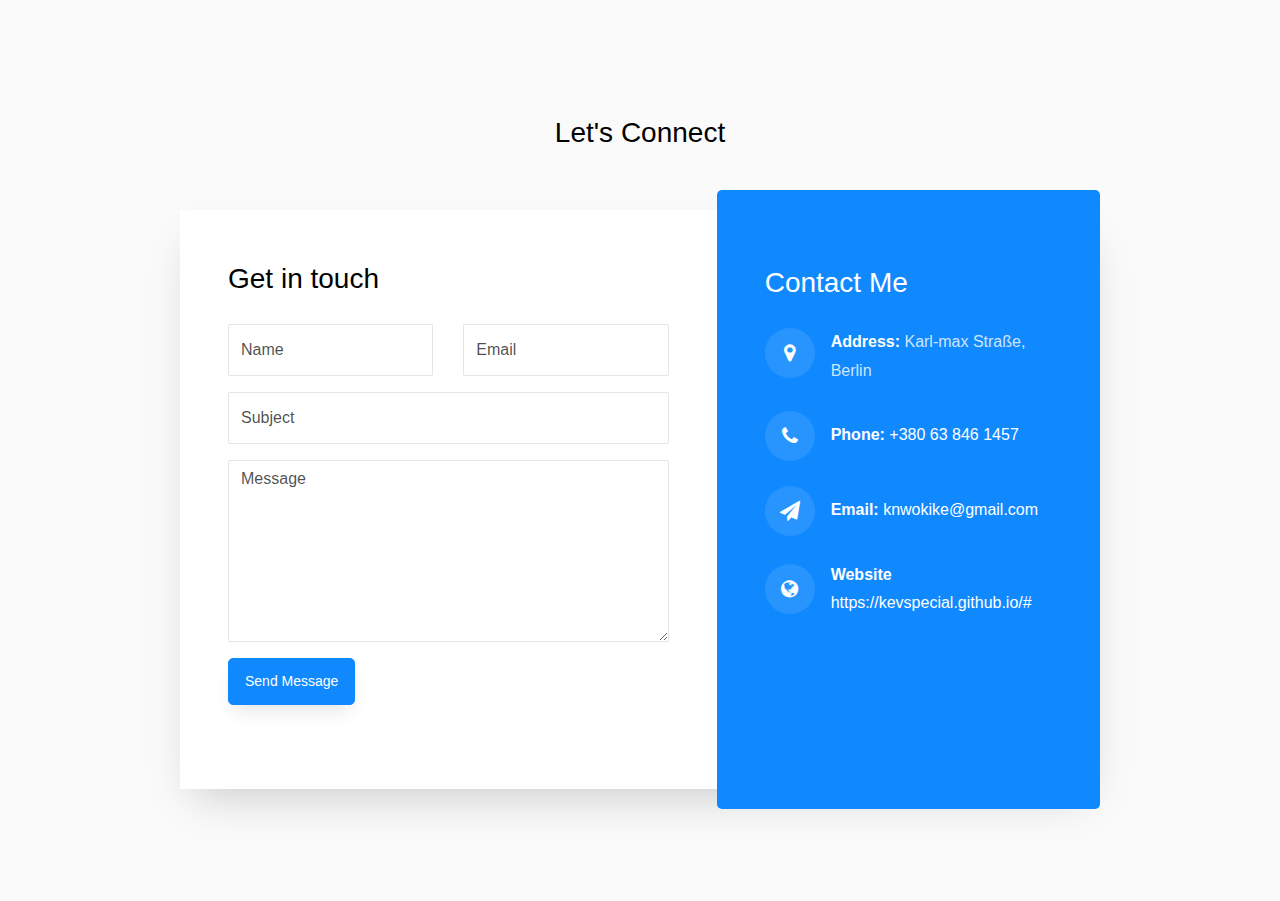
==== contactform/index.html @ c3a24472 "Contact Page" ====
<!doctype html>
<html lang="en">
  <head>
  	<title>Contact Form 01</title>
    <meta charset="utf-8">
    <meta name="viewport" content="width=device-width, initial-scale=1, shrink-to-fit=no">

	<link href='https://fonts.googleapis.com/css?family=Roboto:400,100,300,700' rel='stylesheet' type='text/css'>

	<link rel="stylesheet" href="https://stackpath.bootstrapcdn.com/font-awesome/4.7.0/css/font-awesome.min.css">
	
	<link rel="stylesheet" href="css/style.css">

	</head>
	<body>
	<section class="ftco-section">
		<div class="container">
			<div class="row justify-content-center">
				<div class="col-md-6 text-center mb-5">
					<h2 class="heading-section">Let's Connect</h2>
				</div>
			</div>
			<div class="row justify-content-center">
				<div class="col-lg-10 col-md-12">
					<div class="wrapper">
						<div class="row no-gutters">
							<div class="col-md-7 d-flex align-items-stretch">
								<div class="contact-wrap w-100 p-md-5 p-4">
									<h3 class="mb-4">Get in touch</h3>
									<div id="form-message-warning" class="mb-4"></div> 
				      		<div id="form-message-success" class="mb-4">
				            Your message was sent, thank you!
				      		</div>
									<form method="POST" id="contactForm" name="contactForm">
										<div class="row">
											<div class="col-md-6">
												<div class="form-group">
													<input type="text" class="form-control" name="name" id="name" placeholder="Name">
												</div>
											</div>
											<div class="col-md-6"> 
												<div class="form-group">
													<input type="email" class="form-control" name="email" id="email" placeholder="Email">
												</div>
											</div>
											<div class="col-md-12">
												<div class="form-group">
													<input type="text" class="form-control" name="subject" id="subject" placeholder="Subject">
												</div>
											</div>
											<div class="col-md-12">
												<div class="form-group">
													<textarea name="message" class="form-control" id="message" cols="30" rows="7" placeholder="Message"></textarea>
												</div>
											</div>
											<div class="col-md-12">
												<div class="form-group">
													<input type="submit" value="Send Message" class="btn btn-primary">
													<div class="submitting"></div>
												</div>
											</div>
										</div>
									</form>
								</div>
							</div>
							<div class="col-md-5 d-flex align-items-stretch">
								<div class="info-wrap bg-primary w-100 p-lg-5 p-4">
									<h3 class="mb-4 mt-md-4">Contact Me</h3>
				        	<div class="dbox w-100 d-flex align-items-start">
				        		<div class="icon d-flex align-items-center justify-content-center">
				        			<span class="fa fa-map-marker"></span>
				        		</div>
				        		<div class="text pl-3">
					            <p><span>Address:</span> Karl-max Straße, Berlin</p>
					          </div>
				          </div>
				        	<div class="dbox w-100 d-flex align-items-center">
				        		<div class="icon d-flex align-items-center justify-content-center">
				        			<span class="fa fa-phone"></span>
				        		</div>
				        		<div class="text pl-3">
					            <p><span>Phone:</span> <a href="tel://1234567920">+380 63 846 1457</a></p>
					          </div>
				          </div>
				        	<div class="dbox w-100 d-flex align-items-center">
				        		<div class="icon d-flex align-items-center justify-content-center">
				        			<span class="fa fa-paper-plane"></span>
				        		</div>
				        		<div class="text pl-3">
					            <p><span>Email:</span> <a href="">knwokike@gmail.com</a></p>
					          </div>
				          </div>
				        	<div class="dbox w-100 d-flex align-items-center">
				        		<div class="icon d-flex align-items-center justify-content-center">
				        			<span class="fa fa-globe"></span>
				        		</div>
				        		<div class="text pl-3">
					            <p><span>Website</span> <a href="#">https://kevspecial.github.io/#</a></p>
					          </div>
				          </div>
			          </div>
							</div>
						</div>
					</div>
				</div>
			</div>
		</div>
	</section>

	<script src="js/jquery.min.js"></script>
  <script src="js/popper.js"></script>
  <script src="js/bootstrap.min.js"></script>
  <script src="js/jquery.validate.min.js"></script>
  <script src="js/main.js"></script>

	</body>
</html>
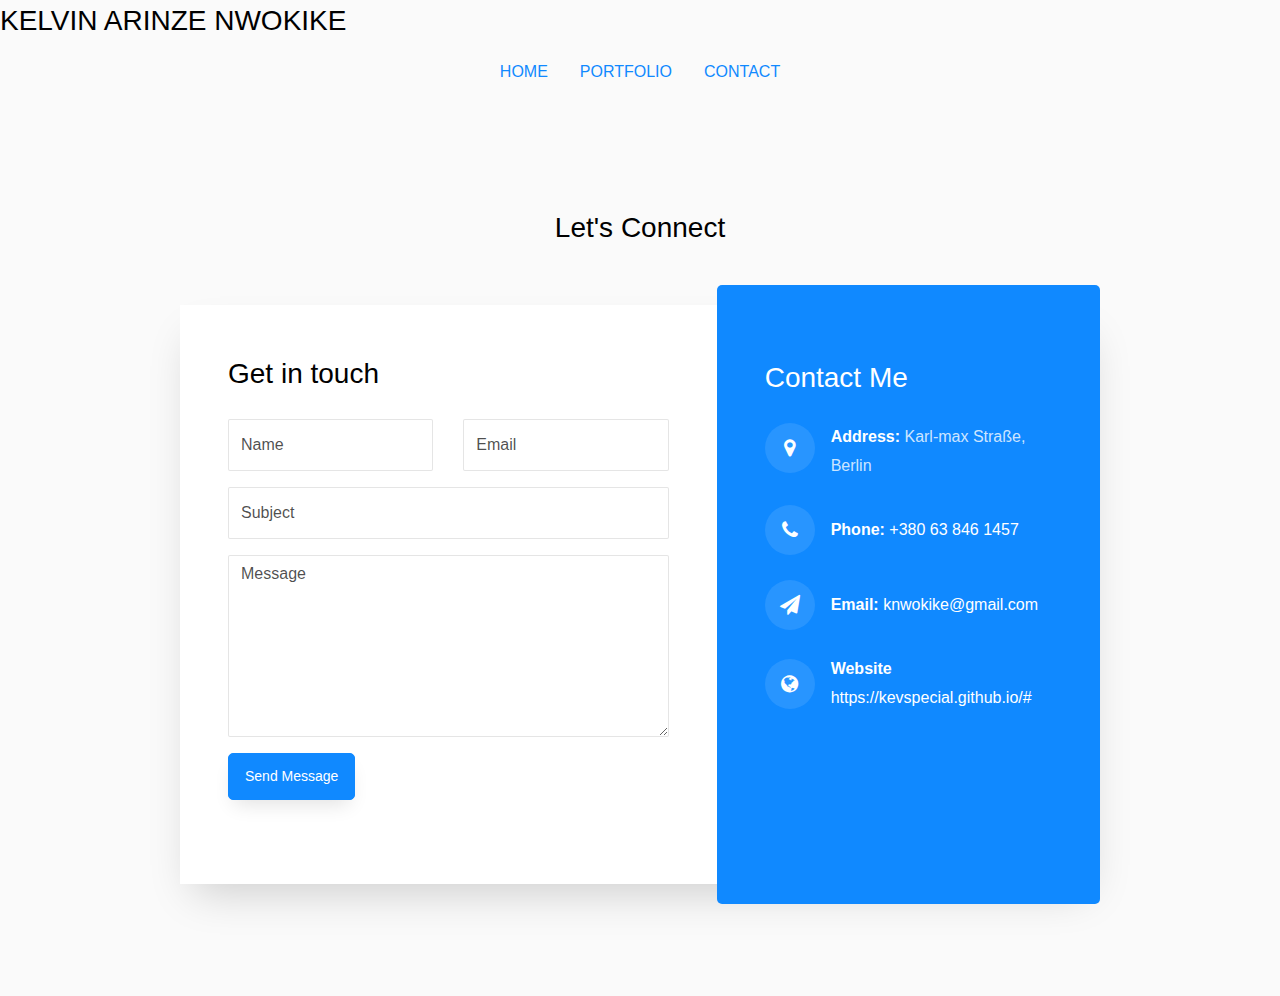
==== commit 928db6c1: "Contact page header" ====
--- a/contactform/index.html
+++ b/contactform/index.html
@@ -13,6 +13,16 @@
 
 	</head>
 	<body>
+		<header class="masthead mb-auto">
+			<div class="inner">
+			  <h3 class="masthead-brand">KELVIN ARINZE NWOKIKE</h3>
+			  <nav class="nav nav-masthead justify-content-center">
+				<a class="nav-link active" href="#">HOME</a>
+				<a class="nav-link" href="freelancer/index.html" target="_blank">PORTFOLIO</a>
+				<a class="nav-link" href="contactform/index.html">CONTACT</a>
+			  </nav>
+			</div>
+		  </header>
 	<section class="ftco-section">
 		<div class="container">
 			<div class="row justify-content-center">
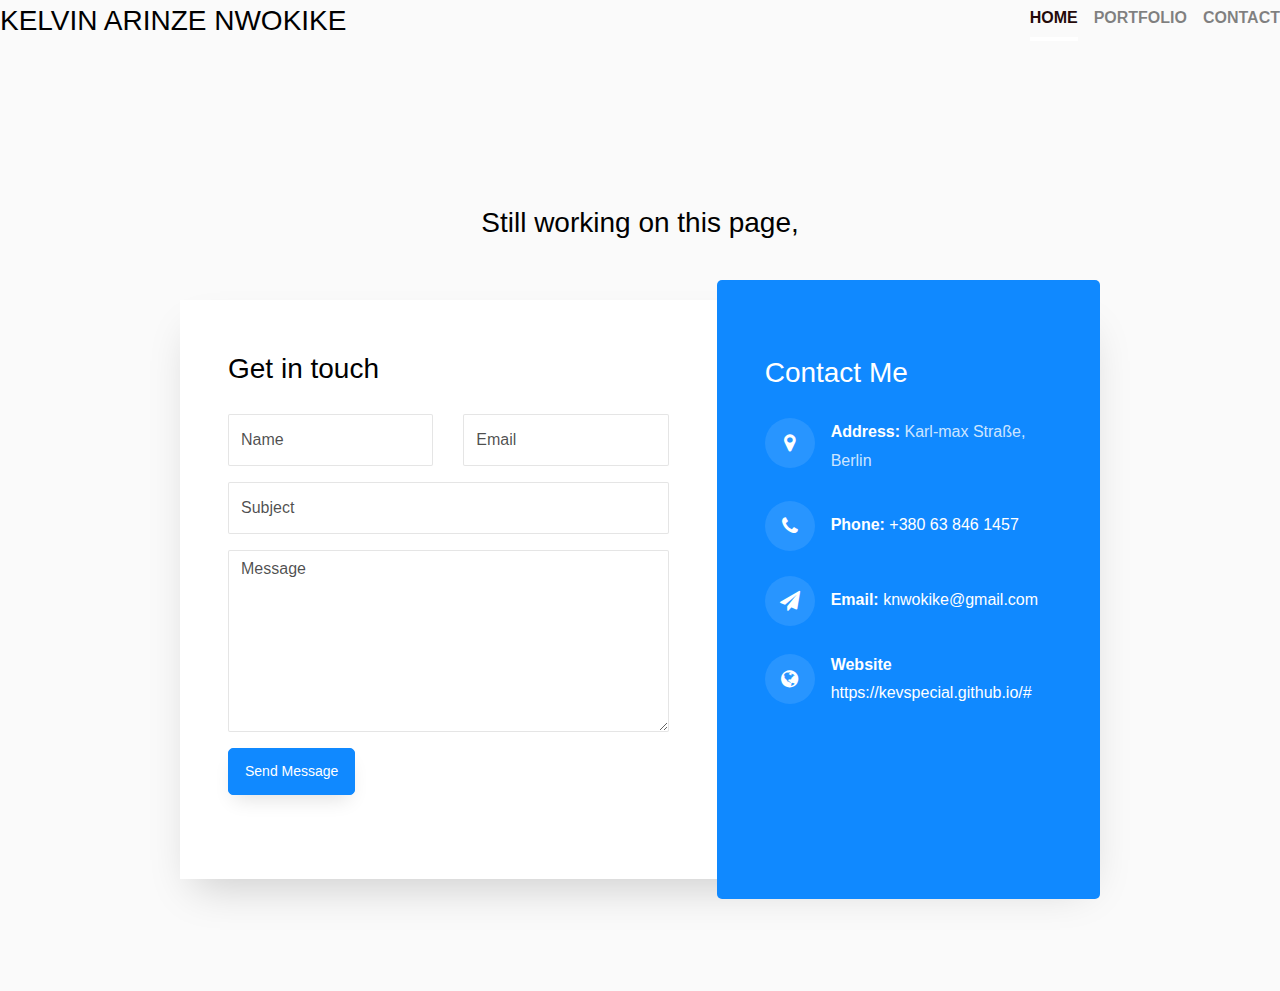
==== commit 660bcf66: "contact page is nt done" ====
--- a/contactform/index.html
+++ b/contactform/index.html
@@ -27,7 +27,7 @@
 		<div class="container">
 			<div class="row justify-content-center">
 				<div class="col-md-6 text-center mb-5">
-					<h2 class="heading-section">Let's Connect</h2>
+					<h2 class="heading-section">Still working on this page, </h2>
 				</div>
 			</div>
 			<div class="row justify-content-center">
